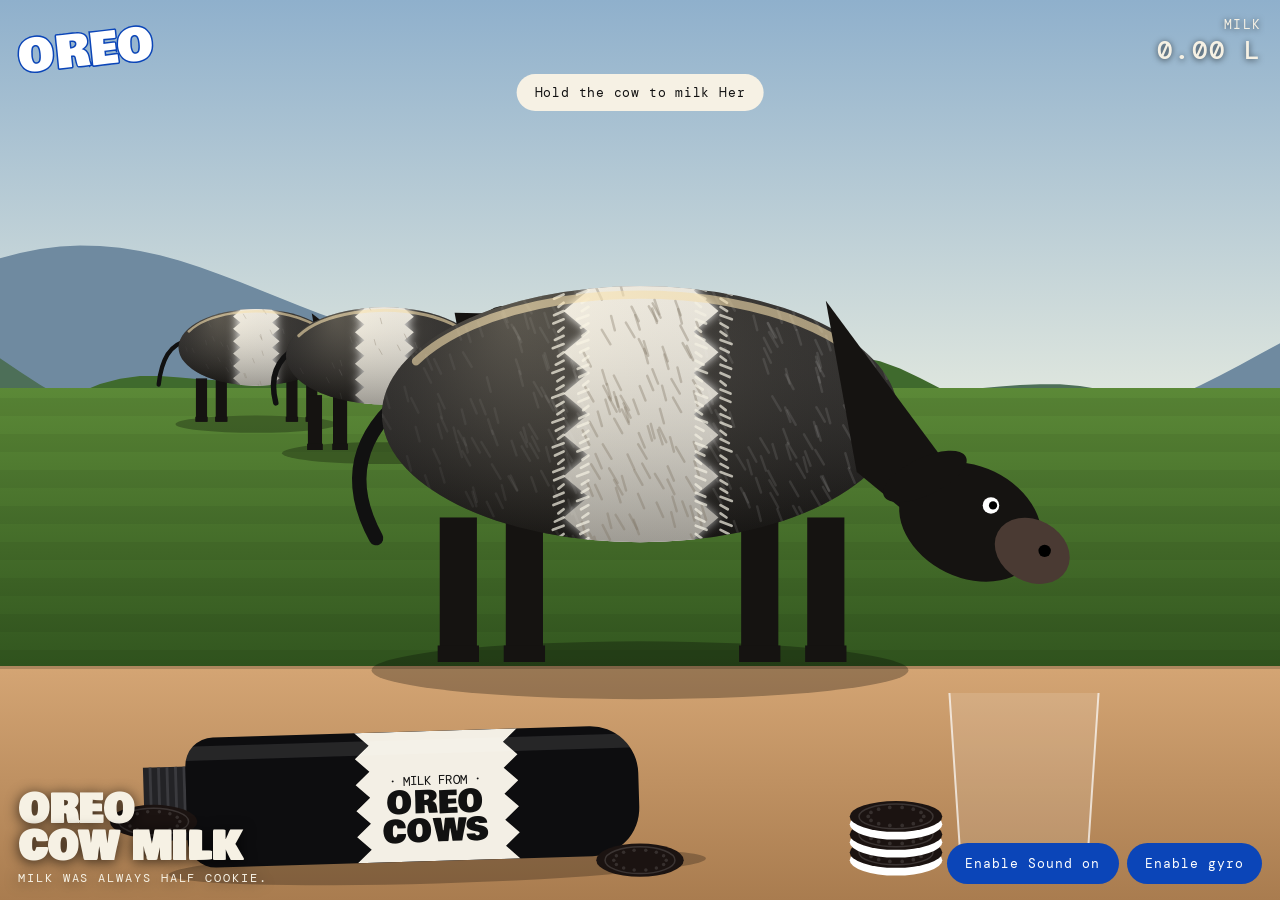
==== Index.html @ a0767d67 "sound button" ====
<!DOCTYPE html>
<html lang="en">
<head>
<meta charset="utf-8">
<meta name="viewport" content="width=device-width, initial-scale=1, viewport-fit=cover">
<title>Oreo Cow Milk</title>
<link href="https://fonts.googleapis.com/css2?family=Bowlby+One&family=DM+Mono:wght@400;500&display=swap" rel="stylesheet">
<link rel="stylesheet" href="style.css">
</head>
<body>
<canvas id="c"></canvas>
<div class="ui" id="top"><div class="logo">OREO</div><div id="meter">MILK<b id="lt">0.00 L</b></div></div>
<div id="hint">Hold the cow to milk Her</div>
<div class="ui" id="bot">
  <h1>Oreo<br>Cow Milk<small>Milk was always half cookie.</small></h1>
  <div><button class="btn" id="snd"> Enable Sound on</button><button class="btn" id="gy">Enable gyro</button><button class="btn" id="again">↺ Milk Another cow</button></div>
</div>
<script src="sound.js"></script>
<script src="main.js"></script>
</body>
</html>
---- style.css ----
:root{--ink:#0b0b0d;--cream:#f6f1e4;--blue:#0b45b8;box-sizing:border-box}
@media (prefers-color-scheme:dark){:root:not([data-theme="light"]){--ink:#0b0b0d;--cream:#f6f1e4}}
:root[data-theme="dark"]{--ink:#0b0b0d;--cream:#f6f1e4}
html,body{height:100%;margin:0;background:var(--ink);overflow:hidden;color:var(--cream);font-family:'DM Mono',ui-monospace,monospace}
canvas{display:block;position:absolute;inset:0;width:100%;height:100%;touch-action:none;cursor:pointer}
.ui{position:fixed;left:0;right:0;pointer-events:none;display:flex;justify-content:space-between;align-items:flex-start;padding:16px 18px}
#top{top:env(safe-area-inset-top,0px)}
#bot{bottom:env(safe-area-inset-bottom,0px);align-items:flex-end}
.logo{font-family:'Bowlby One',Impact,sans-serif;font-size:clamp(26px,5vw,44px);color:#fff;-webkit-text-stroke:3px var(--blue);paint-order:stroke fill;letter-spacing:1px;transform:rotate(-6deg)}
#meter{font-size:13px;letter-spacing:.12em;text-align:right;text-shadow:0 1px 6px #000a}
#meter b{display:block;font-size:26px;font-weight:500}
h1{font-family:'Bowlby One',Impact,sans-serif;margin:0;font-size:clamp(20px,4vw,38px);line-height:.95;text-transform:uppercase;text-shadow:0 2px 14px #000b}
h1 small{display:block;font-family:'DM Mono',monospace;font-size:12px;letter-spacing:.16em;margin-top:8px;font-weight:400}
#hint{position:fixed;left:50%;top:calc(env(safe-area-inset-top,0px) + 74px);transform:translateX(-50%);background:var(--cream);color:#111;padding:10px 18px;border-radius:99px;font-size:13px;letter-spacing:.06em;pointer-events:none;transition:opacity .5s;text-align:center;max-width:86vw}
.btn{pointer-events:auto;font:inherit;font-size:13px;letter-spacing:.08em;background:var(--blue);color:#fff;border:0;border-radius:99px;padding:12px 18px;cursor:pointer;margin-left:8px}
#again{display:none}
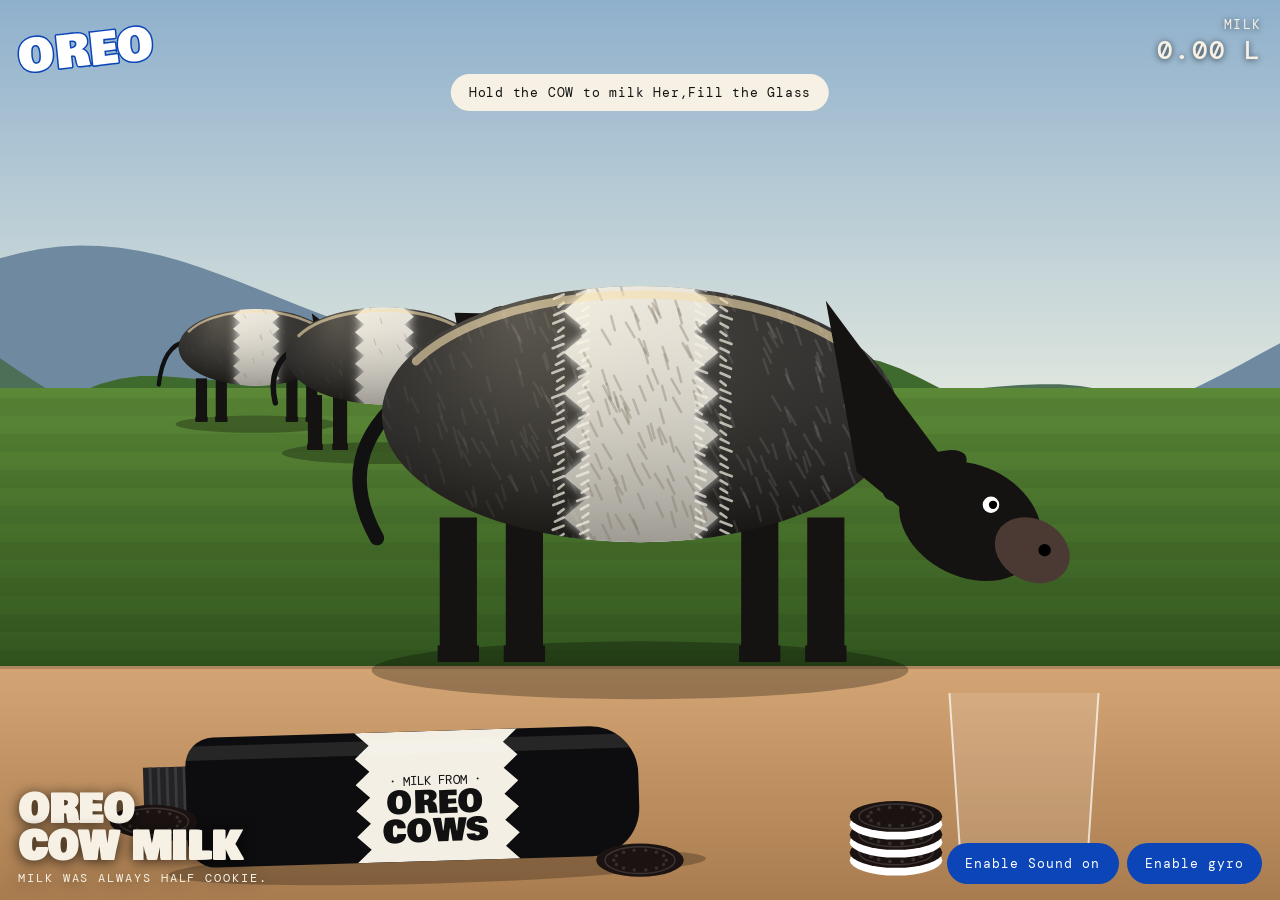
==== commit 061fa9c2: "glass" ====
--- a/Index.html
+++ b/Index.html
@@ -10,7 +10,7 @@
 <body>
 <canvas id="c"></canvas>
 <div class="ui" id="top"><div class="logo">OREO</div><div id="meter">MILK<b id="lt">0.00 L</b></div></div>
-<div id="hint">Hold the cow to milk Her</div>
+<div id="hint">Hold the COW to milk Her,Fill the Glass</div>
 <div class="ui" id="bot">
   <h1>Oreo<br>Cow Milk<small>Milk was always half cookie.</small></h1>
   <div><button class="btn" id="snd"> Enable Sound on</button><button class="btn" id="gy">Enable gyro</button><button class="btn" id="again">↺ Milk Another cow</button></div>
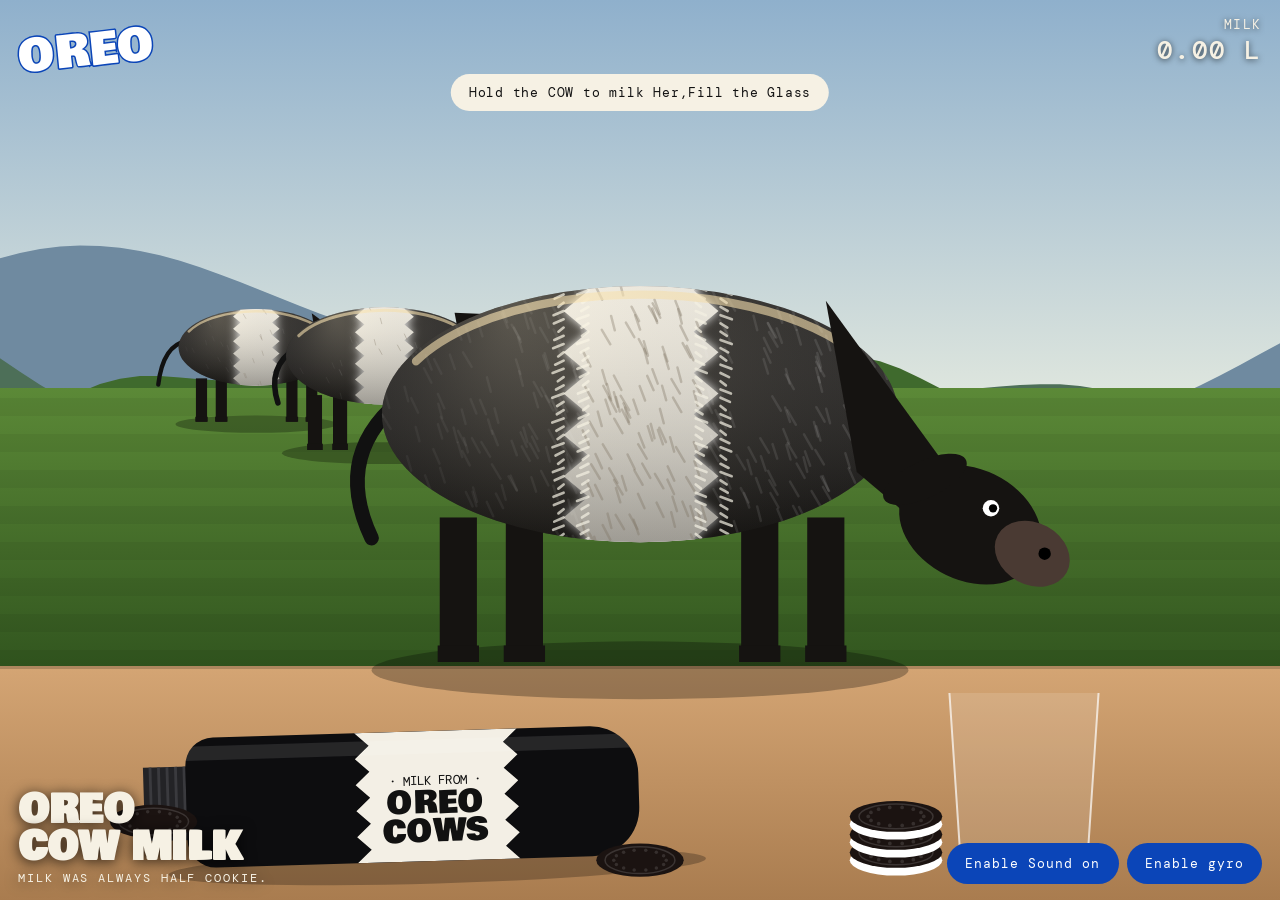
==== commit ca96dbdc: "title" ====
--- a/Index.html
+++ b/Index.html
@@ -3,7 +3,7 @@
 <head>
 <meta charset="utf-8">
 <meta name="viewport" content="width=device-width, initial-scale=1, viewport-fit=cover">
-<title>Oreo Cow Milk</title>
+<title>Oreo Cows Milk</title>
 <link href="https://fonts.googleapis.com/css2?family=Bowlby+One&family=DM+Mono:wght@400;500&display=swap" rel="stylesheet">
 <link rel="stylesheet" href="style.css">
 </head>
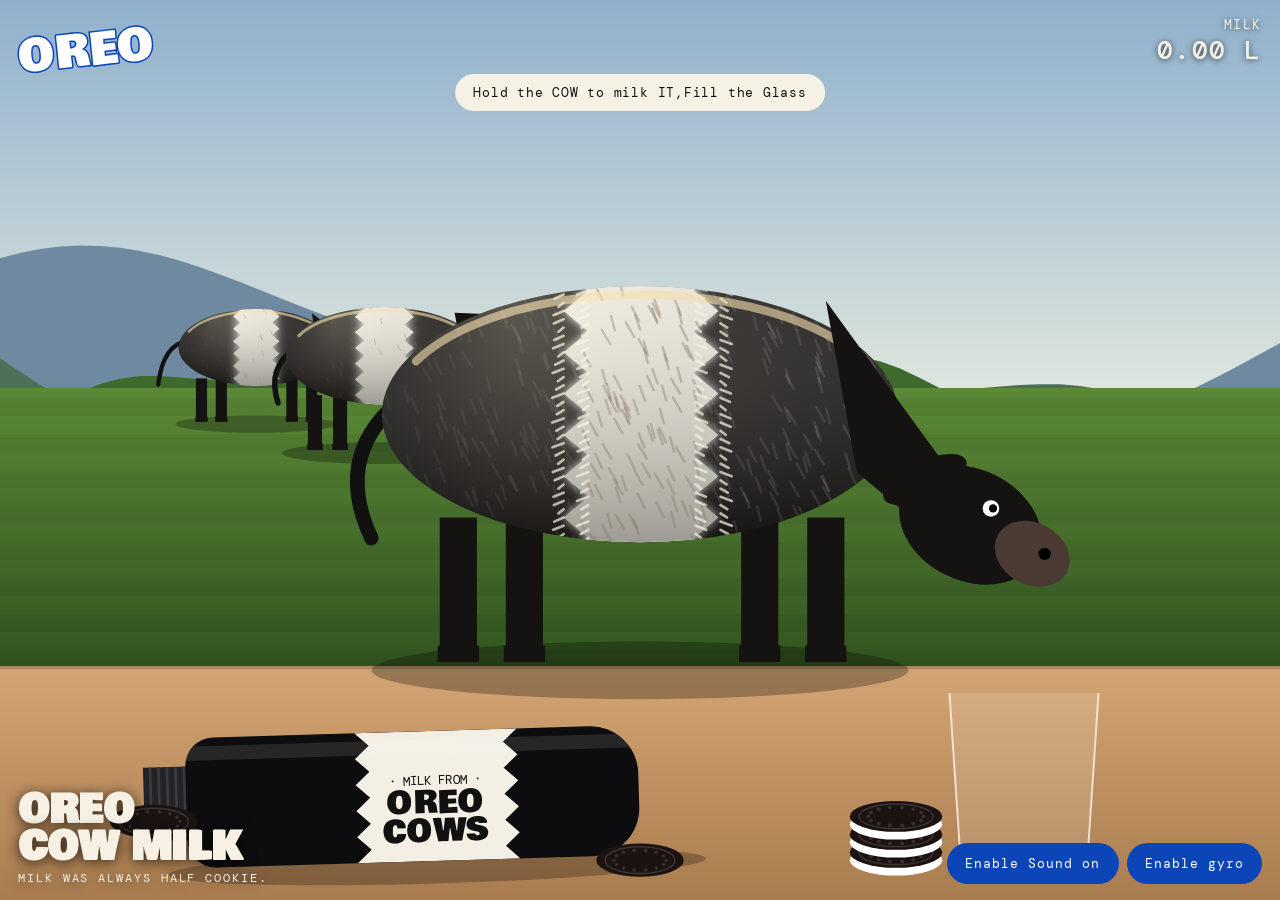
==== commit c15bcc30: "IT" ====
--- a/Index.html
+++ b/Index.html
@@ -10,7 +10,7 @@
 <body>
 <canvas id="c"></canvas>
 <div class="ui" id="top"><div class="logo">OREO</div><div id="meter">MILK<b id="lt">0.00 L</b></div></div>
-<div id="hint">Hold the COW to milk Her,Fill the Glass</div>
+<div id="hint">Hold the COW to milk IT,Fill the Glass</div>
 <div class="ui" id="bot">
   <h1>Oreo<br>Cow Milk<small>Milk was always half cookie.</small></h1>
   <div><button class="btn" id="snd"> Enable Sound on</button><button class="btn" id="gy">Enable gyro</button><button class="btn" id="again">↺ Milk Another cow</button></div>
